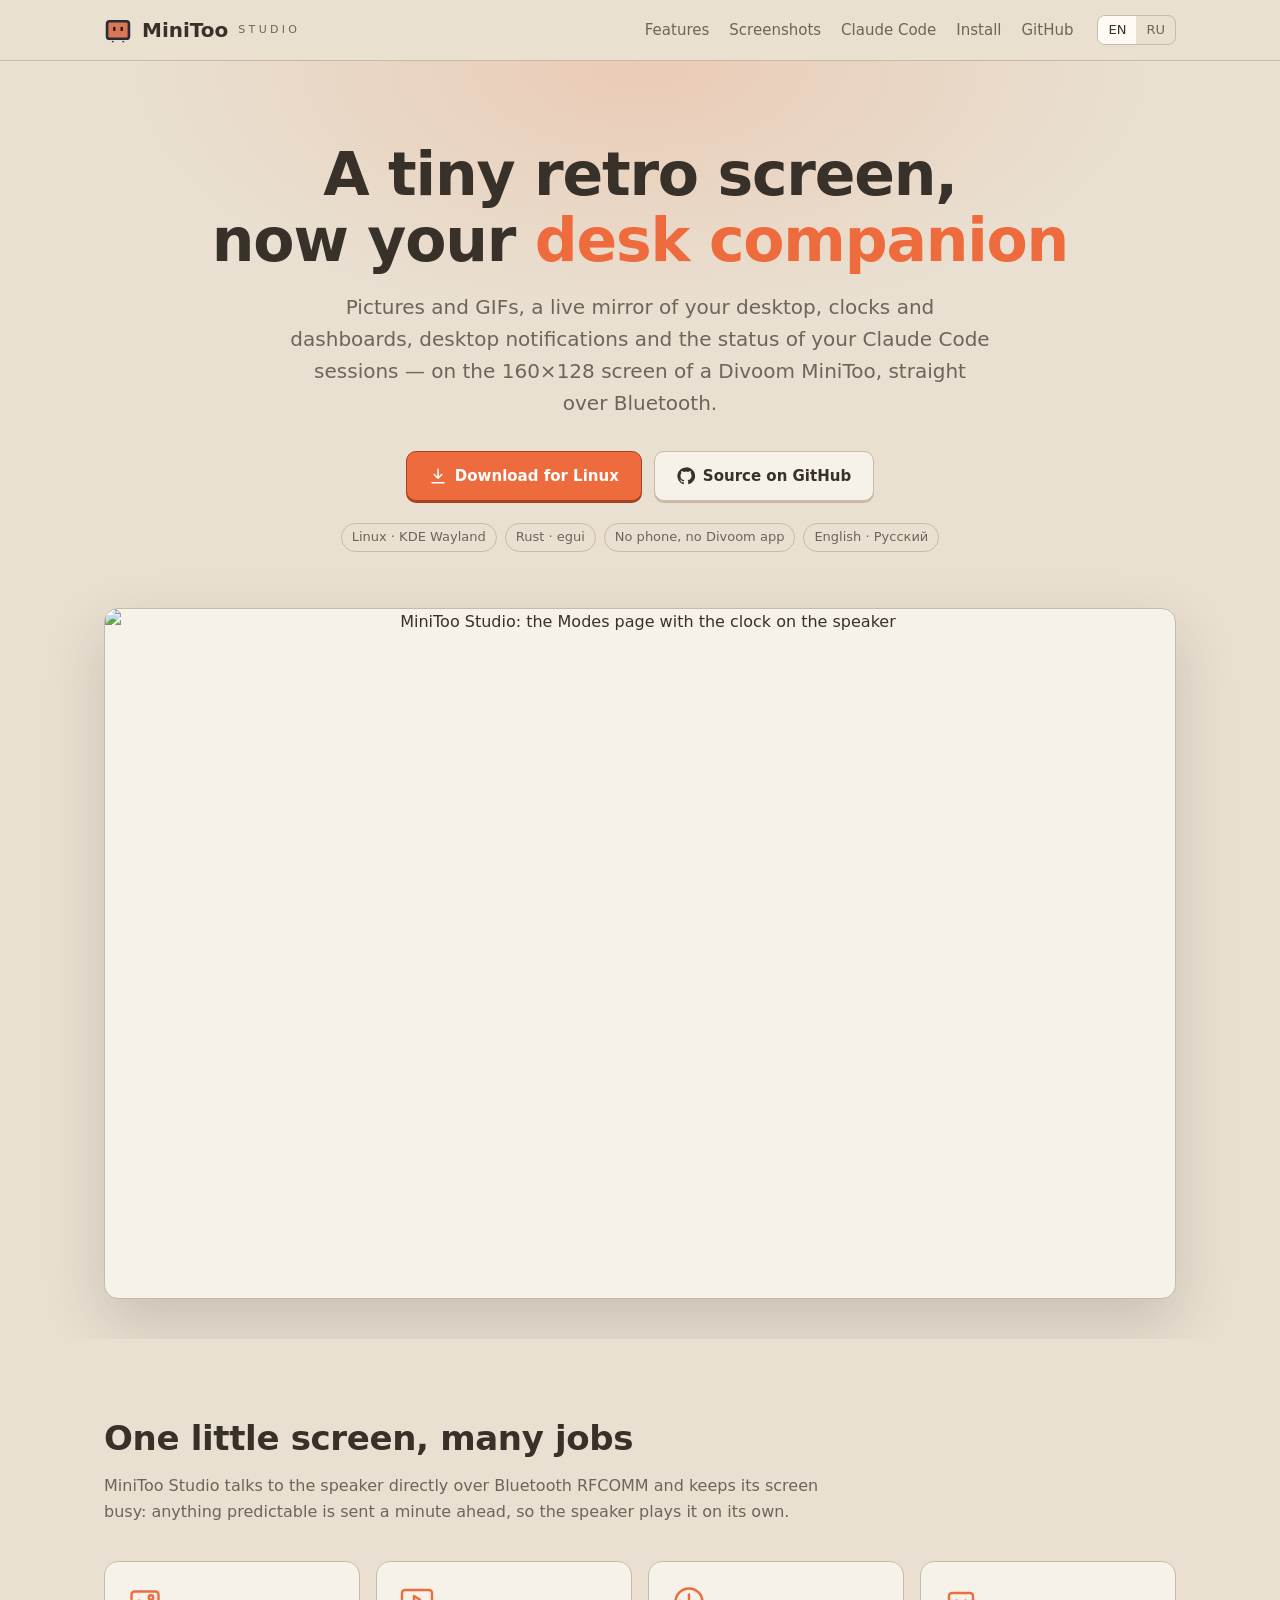
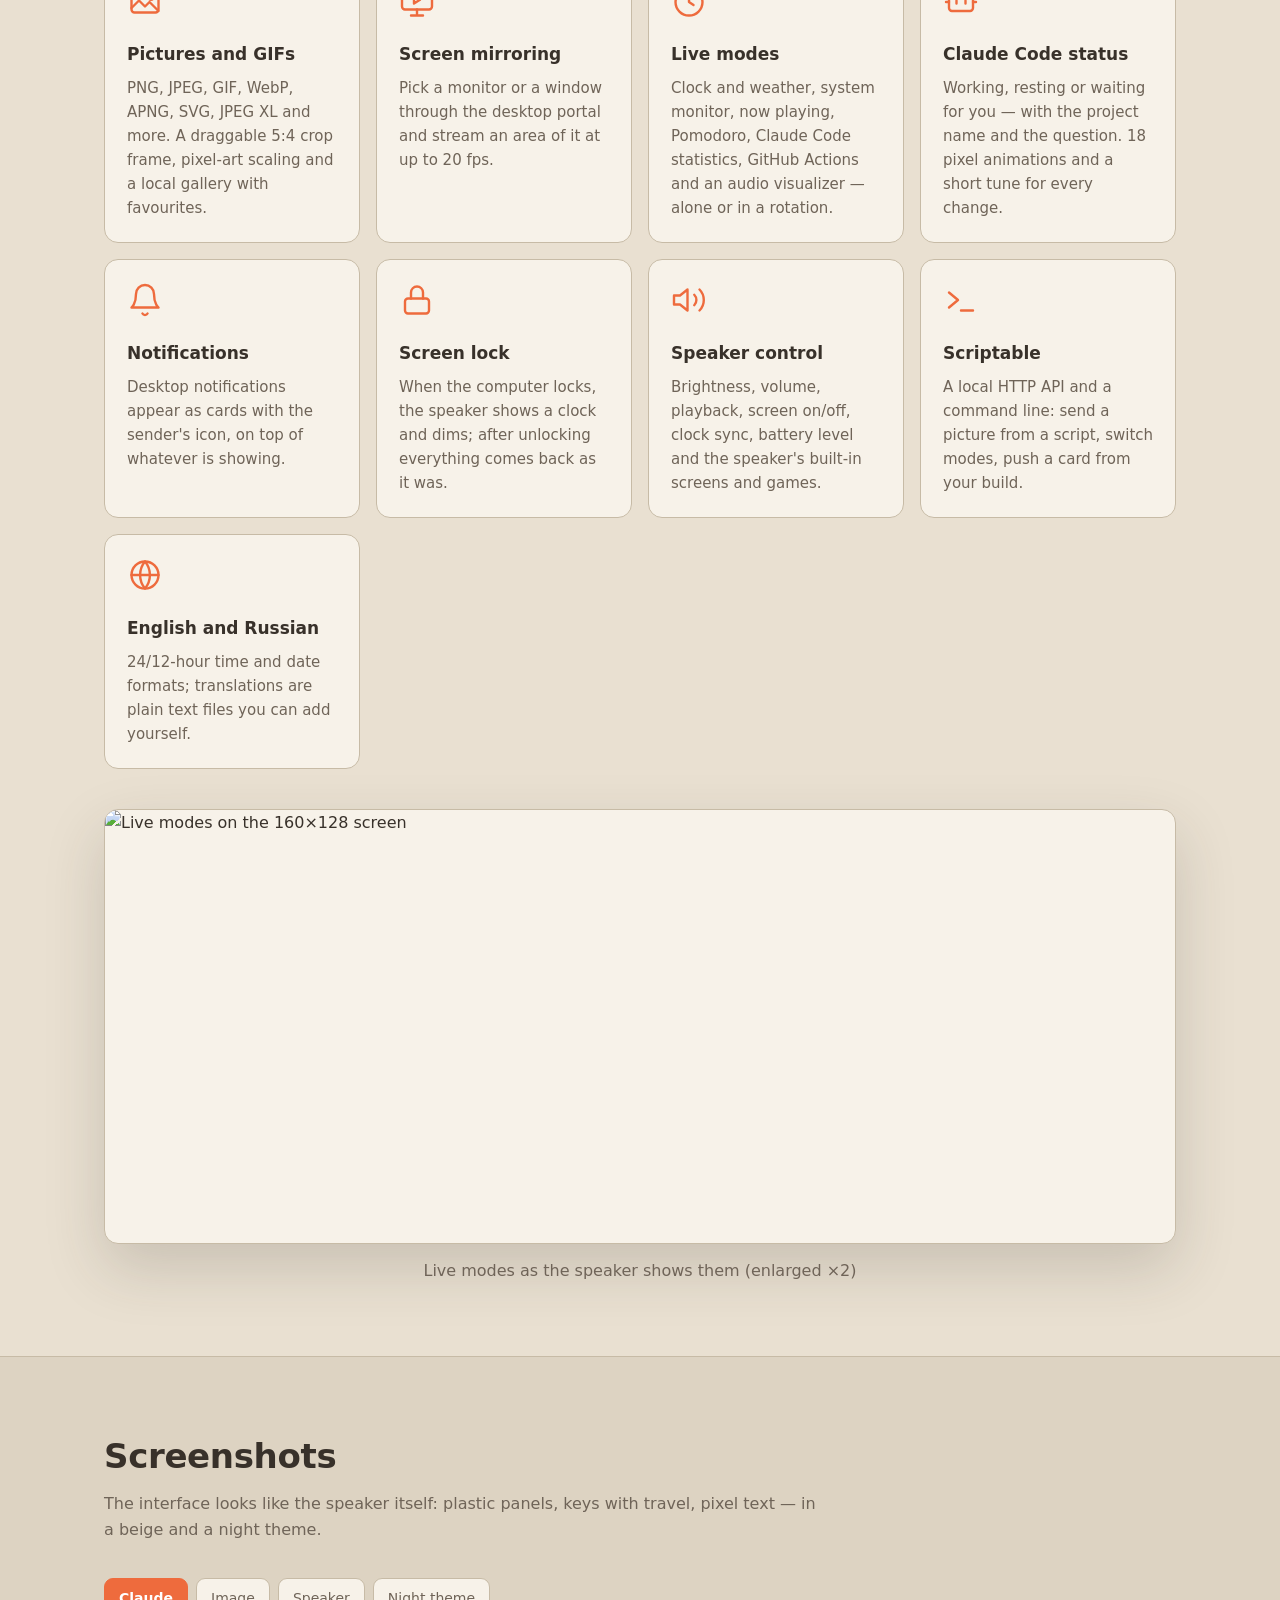
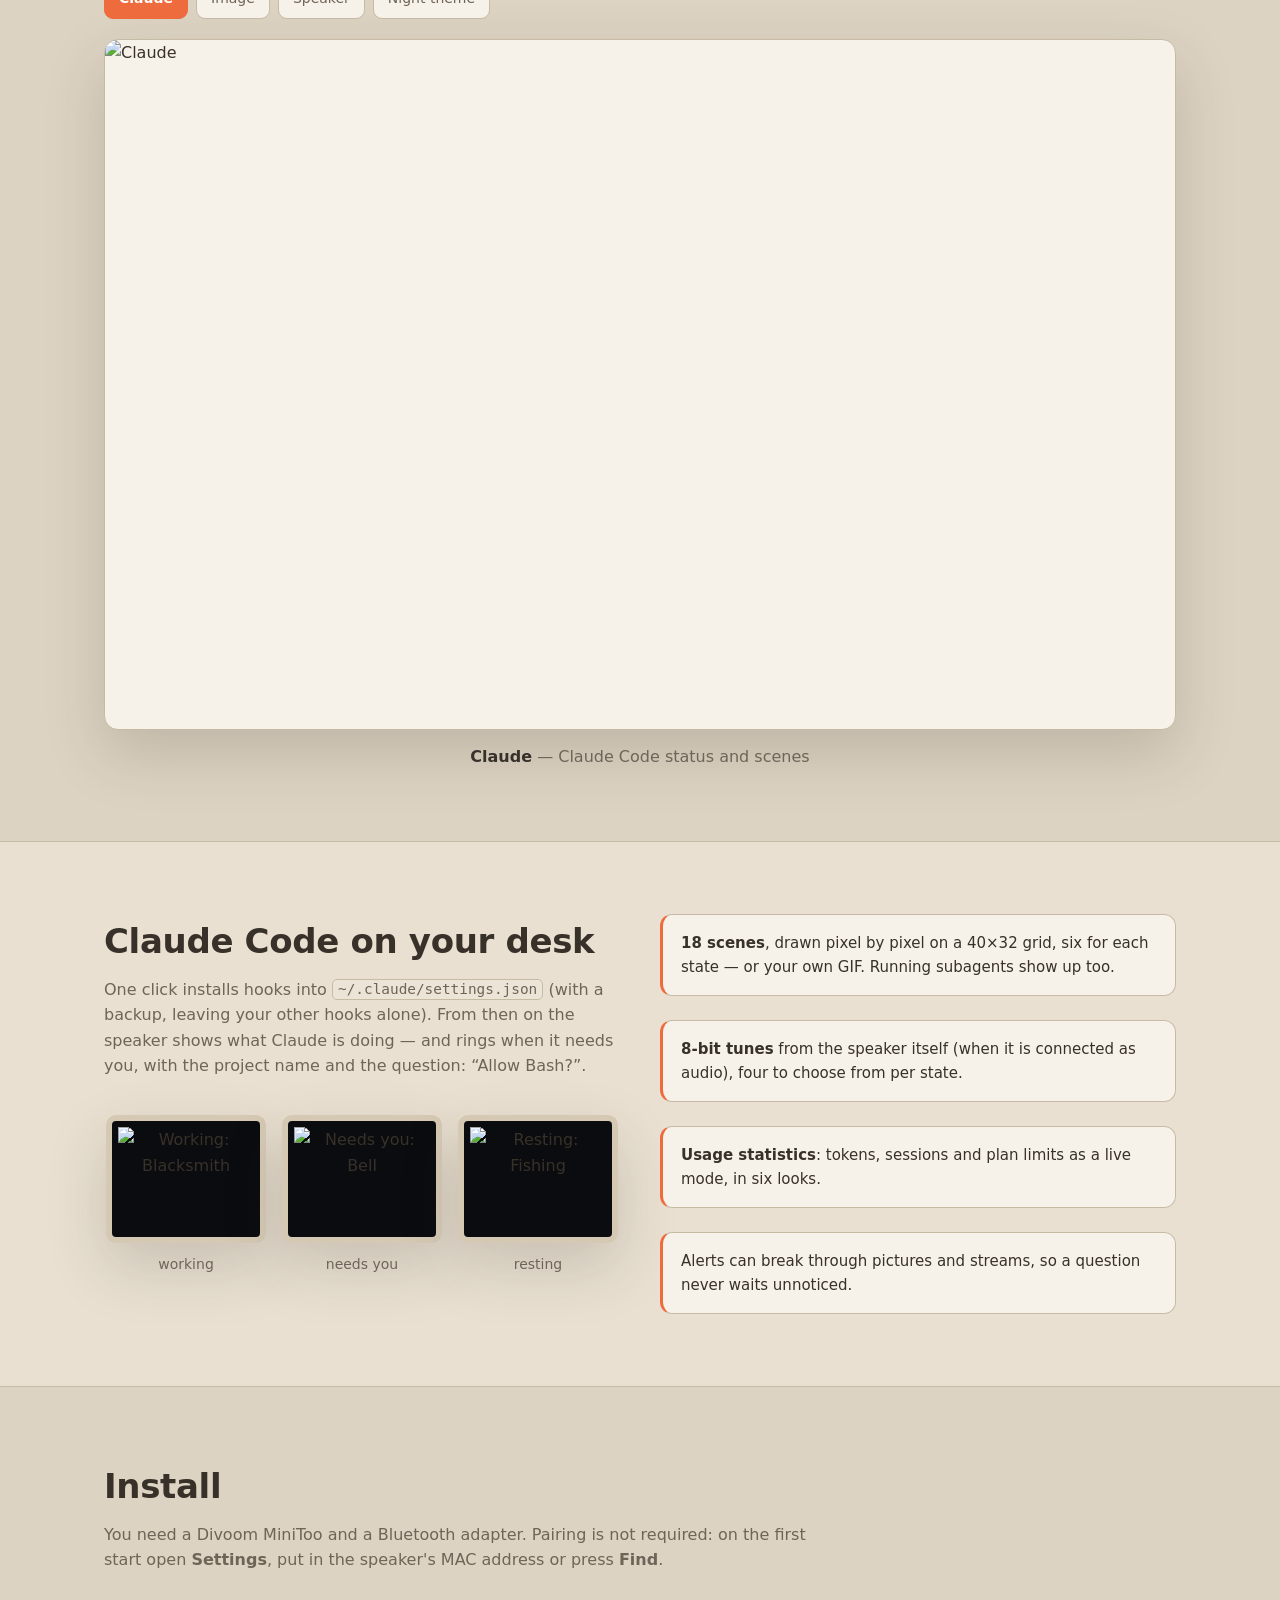
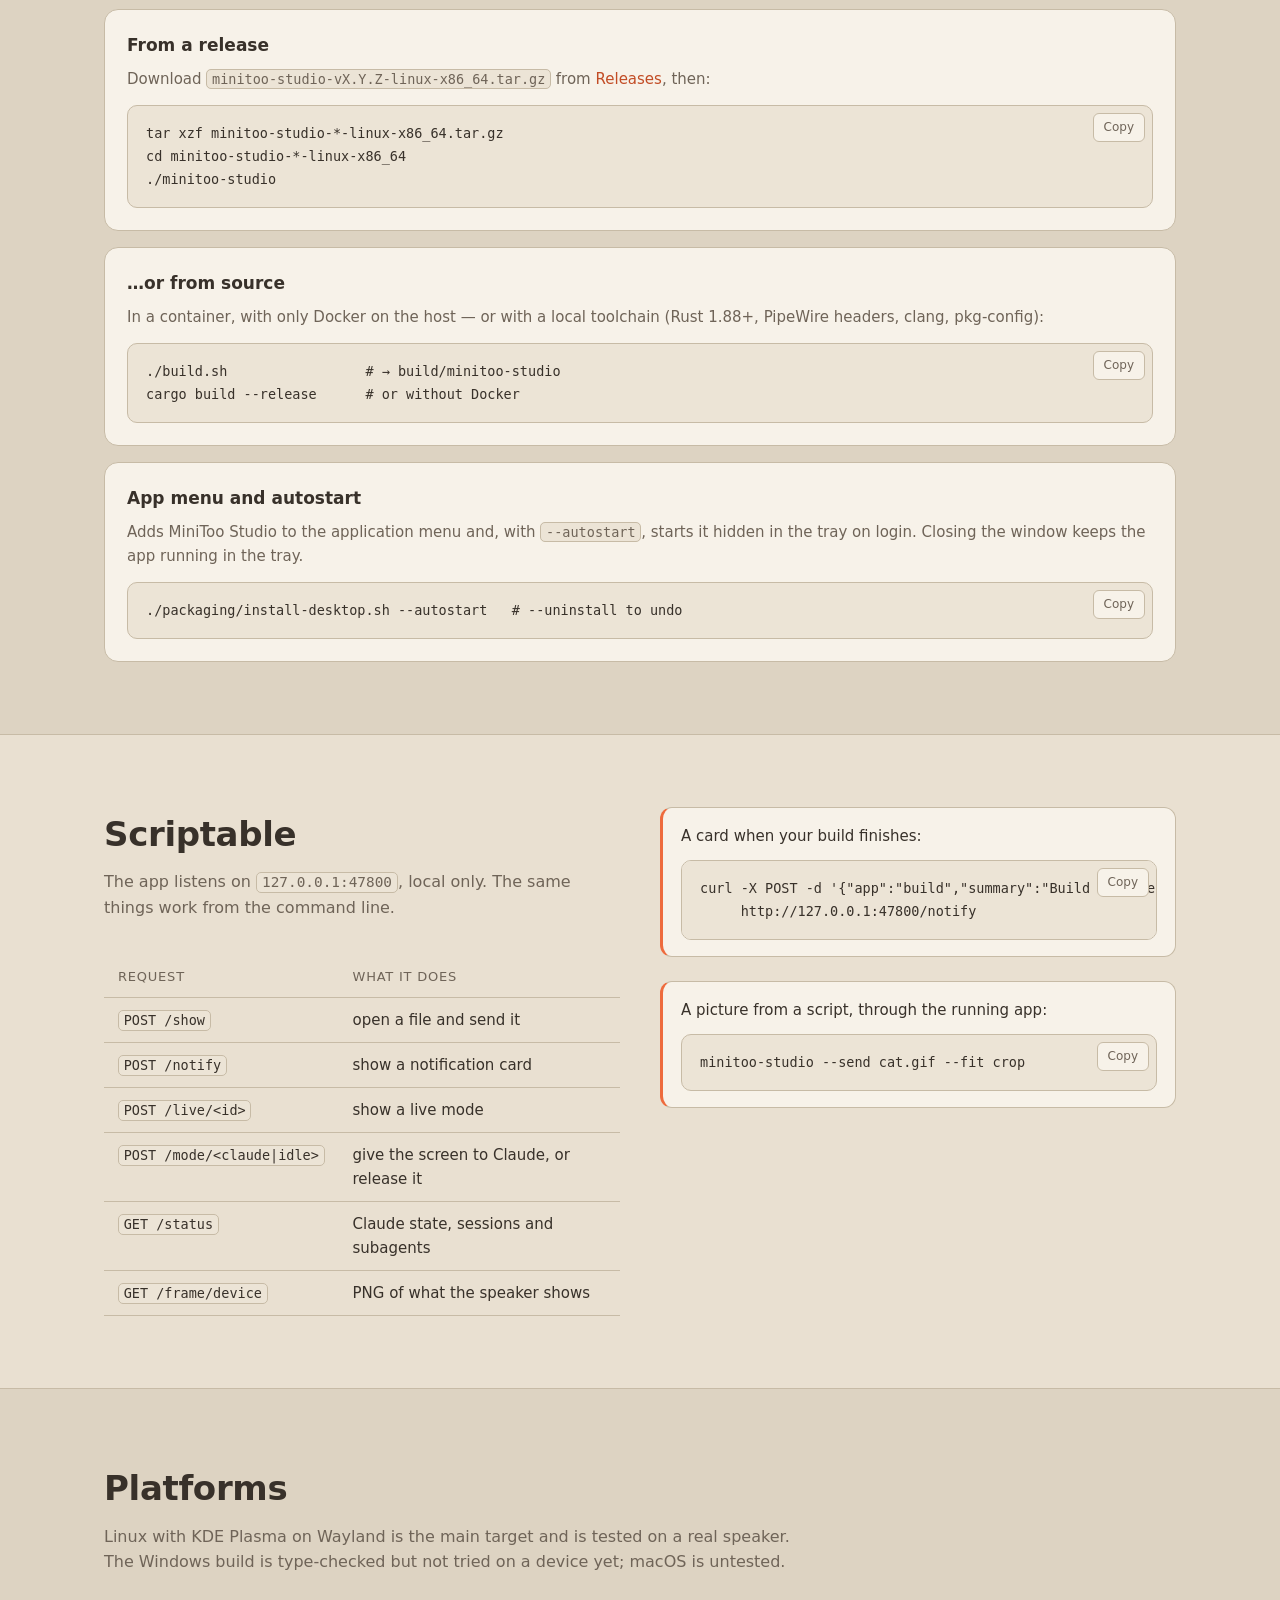
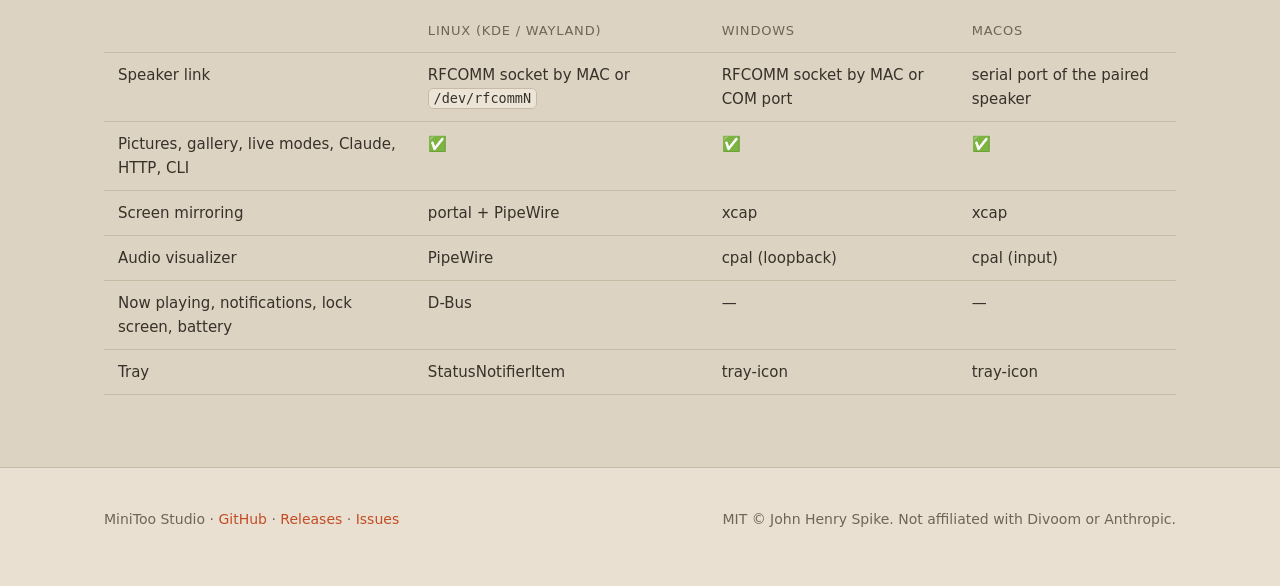
==== site/index.html @ acf1a019 "Project site on GitHub Pages Co-Authored-By: Claude Opus 5.5 <noreply@anthropic.com>" ====
<!doctype html>
<html lang="en">
<head>
<meta charset="utf-8">
<meta name="viewport" content="width=device-width, initial-scale=1">
<title>MiniToo Studio — everything on the screen of a Divoom MiniToo</title>
<meta name="description" content="A desktop app for the Divoom MiniToo speaker: pictures and GIFs, screen mirroring, clocks and dashboards, desktop notifications and the status of your Claude Code sessions — straight over Bluetooth, no phone needed.">
<meta property="og:title" content="MiniToo Studio">
<meta property="og:description" content="Everything on the screen of a Divoom MiniToo speaker.">
<meta property="og:image" content="images/en/modes.png">
<link rel="alternate" hreflang="ru" href="ru/">
<link rel="icon" href="favicon.svg" type="image/svg+xml">
<link rel="stylesheet" href="style.css">
</head>
<body>

<header class="top">
  <div class="wrap">
    <a class="logo" href="./"><img src="favicon.svg" alt="">MiniToo<small>STUDIO</small></a>
    <nav class="nav">
      <a href="#features">Features</a>
      <a href="#screenshots">Screenshots</a>
      <a href="#claude">Claude Code</a>
      <a href="#install">Install</a>
      <a href="https://github.com/JohnHenrySpike/MiniToo-Studio">GitHub</a>
    </nav>
    <div class="lang"><span>EN</span><a href="ru/" hreflang="ru">RU</a></div>
  </div>
</header>

<main>
<div class="hero">
  <div class="wrap">
    <h1>A tiny retro screen,<br>now your <b>desk companion</b></h1>
    <p class="lead">Pictures and GIFs, a live mirror of your desktop, clocks and dashboards, desktop notifications and
      the status of your Claude Code sessions — on the 160×128 screen of a Divoom MiniToo, straight over Bluetooth.</p>
    <div class="actions">
      <a class="btn primary" href="https://github.com/JohnHenrySpike/MiniToo-Studio/releases/latest">
        <svg viewBox="0 0 24 24" fill="none" stroke="currentColor" stroke-width="2" stroke-linecap="round" stroke-linejoin="round"><path d="M12 3v12m0 0-5-5m5 5 5-5M4 21h16"/></svg>
        Download for Linux</a>
      <a class="btn" href="https://github.com/JohnHenrySpike/MiniToo-Studio">
        <svg viewBox="0 0 24 24" fill="currentColor"><path d="M12 .5a11.5 11.5 0 0 0-3.64 22.41c.58.1.79-.25.79-.56v-2c-3.2.7-3.88-1.37-3.88-1.37-.52-1.33-1.28-1.69-1.28-1.69-1.05-.71.08-.7.08-.7 1.16.08 1.77 1.19 1.77 1.19 1.03 1.77 2.7 1.26 3.36.96.1-.75.4-1.26.73-1.55-2.55-.29-5.24-1.28-5.24-5.68 0-1.26.45-2.28 1.19-3.09-.12-.29-.52-1.46.11-3.05 0 0 .97-.31 3.17 1.18a11 11 0 0 1 5.77 0c2.2-1.49 3.17-1.18 3.17-1.18.63 1.59.23 2.76.11 3.05.74.81 1.19 1.83 1.19 3.09 0 4.41-2.7 5.38-5.26 5.67.41.36.78 1.06.78 2.14v3.17c0 .31.21.67.8.56A11.5 11.5 0 0 0 12 .5Z"/></svg>
        Source on GitHub</a>
    </div>
    <div class="badges"><span>Linux · KDE Wayland</span><span>Rust · egui</span><span>No phone, no Divoom app</span><span>English · Русский</span></div>
    <img class="shot" src="images/en/modes.png" width="1180" height="760" alt="MiniToo Studio: the Modes page with the clock on the speaker">
  </div>
</div>

<section id="features">
  <div class="wrap">
    <h2>One little screen, many jobs</h2>
    <p class="sub">MiniToo Studio talks to the speaker directly over Bluetooth RFCOMM and keeps its screen busy:
      anything predictable is sent a minute ahead, so the speaker plays it on its own.</p>
    <div class="grid">
      <div class="card">
        <svg class="ic" viewBox="0 0 24 24" fill="none" stroke="currentColor" stroke-width="1.6" stroke-linecap="round" stroke-linejoin="round"><rect x="3" y="5" width="18" height="14" rx="2"/><path d="m3 16 5-5 4 4 3-3 6 6"/><circle cx="16" cy="9" r="1.5"/></svg>
        <h3>Pictures and GIFs</h3>
        <p>PNG, JPEG, GIF, WebP, APNG, SVG, JPEG XL and more. A draggable 5:4 crop frame, pixel-art scaling and a local gallery with favourites.</p>
      </div>
      <div class="card">
        <svg class="ic" viewBox="0 0 24 24" fill="none" stroke="currentColor" stroke-width="1.6" stroke-linecap="round" stroke-linejoin="round"><rect x="2" y="4" width="20" height="13" rx="2"/><path d="M8 21h8M12 17v4"/><path d="m10 8 4 2.5-4 2.5V8Z"/></svg>
        <h3>Screen mirroring</h3>
        <p>Pick a monitor or a window through the desktop portal and stream an area of it at up to 20 fps.</p>
      </div>
      <div class="card">
        <svg class="ic" viewBox="0 0 24 24" fill="none" stroke="currentColor" stroke-width="1.6" stroke-linecap="round" stroke-linejoin="round"><circle cx="12" cy="12" r="9"/><path d="M12 7v5l3 2"/></svg>
        <h3>Live modes</h3>
        <p>Clock and weather, system monitor, now playing, Pomodoro, Claude Code statistics, GitHub Actions and an audio visualizer — alone or in a rotation.</p>
      </div>
      <div class="card">
        <svg class="ic" viewBox="0 0 24 24" fill="none" stroke="currentColor" stroke-width="1.6" stroke-linecap="round" stroke-linejoin="round"><rect x="4" y="6" width="16" height="12" rx="2"/><path d="M9 11v2M15 11v2M2 12h2M20 12h2"/></svg>
        <h3>Claude Code status</h3>
        <p>Working, resting or waiting for you — with the project name and the question. 18 pixel animations and a short tune for every change.</p>
      </div>
      <div class="card">
        <svg class="ic" viewBox="0 0 24 24" fill="none" stroke="currentColor" stroke-width="1.6" stroke-linecap="round" stroke-linejoin="round"><path d="M6 8a6 6 0 0 1 12 0c0 7 3 9 3 9H3s3-2 3-9"/><path d="M10.3 21a1.94 1.94 0 0 0 3.4 0"/></svg>
        <h3>Notifications</h3>
        <p>Desktop notifications appear as cards with the sender's icon, on top of whatever is showing.</p>
      </div>
      <div class="card">
        <svg class="ic" viewBox="0 0 24 24" fill="none" stroke="currentColor" stroke-width="1.6" stroke-linecap="round" stroke-linejoin="round"><rect x="4" y="11" width="16" height="10" rx="2"/><path d="M8 11V7a4 4 0 0 1 8 0v4"/></svg>
        <h3>Screen lock</h3>
        <p>When the computer locks, the speaker shows a clock and dims; after unlocking everything comes back as it was.</p>
      </div>
      <div class="card">
        <svg class="ic" viewBox="0 0 24 24" fill="none" stroke="currentColor" stroke-width="1.6" stroke-linecap="round" stroke-linejoin="round"><path d="M11 5 6 9H2v6h4l5 4V5Z"/><path d="M15.5 8.5a5 5 0 0 1 0 7M19 5a10 10 0 0 1 0 14"/></svg>
        <h3>Speaker control</h3>
        <p>Brightness, volume, playback, screen on/off, clock sync, battery level and the speaker's built-in screens and games.</p>
      </div>
      <div class="card">
        <svg class="ic" viewBox="0 0 24 24" fill="none" stroke="currentColor" stroke-width="1.6" stroke-linecap="round" stroke-linejoin="round"><path d="m4 17 6-5-6-5M12 19h8"/></svg>
        <h3>Scriptable</h3>
        <p>A local HTTP API and a command line: send a picture from a script, switch modes, push a card from your build.</p>
      </div>
      <div class="card">
        <svg class="ic" viewBox="0 0 24 24" fill="none" stroke="currentColor" stroke-width="1.6" stroke-linecap="round" stroke-linejoin="round"><circle cx="12" cy="12" r="9"/><path d="M3 12h18M12 3a14 14 0 0 1 0 18M12 3a14 14 0 0 0 0 18"/></svg>
        <h3>English and Russian</h3>
        <p>24/12-hour time and date formats; translations are plain text files you can add yourself.</p>
      </div>
    </div>
    <figure class="wide">
      <img class="shot" src="images/en/live-modes.png" width="1344" height="544" alt="Live modes on the 160×128 screen" loading="lazy">
      <figcaption>Live modes as the speaker shows them (enlarged ×2)</figcaption>
    </figure>
  </div>
</section>

<section id="screenshots" class="alt">
  <div class="wrap">
    <h2>Screenshots</h2>
    <p class="sub">The interface looks like the speaker itself: plastic panels, keys with travel, pixel text — in a beige and a night theme.</p>
    <div class="gallery" data-base="images/en/">
      <div class="tabs" role="tablist">
        <button role="tab" aria-selected="true" data-shot="claude" data-caption="<b>Claude</b> — Claude Code status and scenes">Claude</button>
        <button role="tab" aria-selected="false" data-shot="image" data-caption="<b>Image</b> — pictures, crop frame and gallery">Image</button>
        <button role="tab" aria-selected="false" data-shot="speaker" data-caption="<b>Speaker</b> — battery, sound, lock screen, built-in screens">Speaker</button>
        <button role="tab" aria-selected="false" data-shot="modes-dark" data-caption="<b>Night theme</b> — the Modes page after dark">Night theme</button>
      </div>
      <figure>
        <img class="shot" src="images/en/claude.png" width="1180" height="760" alt="Claude" loading="lazy">
        <figcaption><b>Claude</b> — Claude Code status and scenes</figcaption>
      </figure>
    </div>
  </div>
</section>

<section id="claude">
  <div class="wrap split">
    <div>
      <h2>Claude Code on your desk</h2>
      <p class="sub">One click installs hooks into <code>~/.claude/settings.json</code> (with a backup, leaving your other
        hooks alone). From then on the speaker shows what Claude is doing — and rings when it needs you,
        with the project name and the question: “Allow Bash?”.</p>
      <div class="screens">
        <figure><img class="lcd" src="images/scenes/working-hammer.gif" width="320" height="256" alt="Working: Blacksmith" loading="lazy"><figcaption>working</figcaption></figure>
        <figure><img class="lcd" src="images/scenes/alerting-bell.gif" width="320" height="256" alt="Needs you: Bell" loading="lazy"><figcaption>needs you</figcaption></figure>
        <figure><img class="lcd" src="images/scenes/chilling-fishing.gif" width="320" height="256" alt="Resting: Fishing" loading="lazy"><figcaption>resting</figcaption></figure>
      </div>
    </div>
    <div>
      <div class="note">
        <p><b>18 scenes</b>, drawn pixel by pixel on a 40×32 grid, six for each state — or your own GIF.
          Running subagents show up too.</p>
      </div>
      <div class="note">
        <p><b>8-bit tunes</b> from the speaker itself (when it is connected as audio), four to choose from per state.</p>
      </div>
      <div class="note">
        <p><b>Usage statistics</b>: tokens, sessions and plan limits as a live mode, in six looks.</p>
      </div>
      <div class="note">
        <p>Alerts can break through pictures and streams, so a question never waits unnoticed.</p>
      </div>
    </div>
  </div>
</section>

<section id="install" class="alt">
  <div class="wrap">
    <h2>Install</h2>
    <p class="sub">You need a Divoom MiniToo and a Bluetooth adapter. Pairing is not required: on the first start open
      <b>Settings</b>, put in the speaker's MAC address or press <b>Find</b>.</p>
    <div class="steps">
      <div class="card">
        <h3>From a release</h3>
        <p>Download <code>minitoo-studio-vX.Y.Z-linux-x86_64.tar.gz</code> from
          <a href="https://github.com/JohnHenrySpike/MiniToo-Studio/releases/latest">Releases</a>, then:</p>
        <div class="code"><pre>tar xzf minitoo-studio-*-linux-x86_64.tar.gz
cd minitoo-studio-*-linux-x86_64
./minitoo-studio</pre></div>
      </div>
      <div class="card">
        <h3>…or from source</h3>
        <p>In a container, with only Docker on the host — or with a local toolchain (Rust 1.88+, PipeWire headers, clang, pkg-config):</p>
        <div class="code"><pre>./build.sh                 # → build/minitoo-studio
cargo build --release      # or without Docker</pre></div>
      </div>
      <div class="card">
        <h3>App menu and autostart</h3>
        <p>Adds MiniToo Studio to the application menu and, with <code>--autostart</code>, starts it hidden in the tray on login.
          Closing the window keeps the app running in the tray.</p>
        <div class="code"><pre>./packaging/install-desktop.sh --autostart   # --uninstall to undo</pre></div>
      </div>
    </div>
  </div>
</section>

<section id="api">
  <div class="wrap split">
    <div>
      <h2>Scriptable</h2>
      <p class="sub">The app listens on <code>127.0.0.1:47800</code>, local only. The same things work from the command line.</p>
      <div class="scroll">
        <table>
          <thead><tr><th>Request</th><th>What it does</th></tr></thead>
          <tbody>
            <tr><td><code>POST /show</code></td><td>open a file and send it</td></tr>
            <tr><td><code>POST /notify</code></td><td>show a notification card</td></tr>
            <tr><td><code>POST /live/&lt;id&gt;</code></td><td>show a live mode</td></tr>
            <tr><td><code>POST /mode/&lt;claude|idle&gt;</code></td><td>give the screen to Claude, or release it</td></tr>
            <tr><td><code>GET /status</code></td><td>Claude state, sessions and subagents</td></tr>
            <tr><td><code>GET /frame/device</code></td><td>PNG of what the speaker shows</td></tr>
          </tbody>
        </table>
      </div>
    </div>
    <div>
      <div class="note">
        <p>A card when your build finishes:</p>
        <div class="code"><pre>curl -X POST -d '{"app":"build","summary":"Build finished","body":"0 errors"}' \
     http://127.0.0.1:47800/notify</pre></div>
      </div>
      <div class="note">
        <p>A picture from a script, through the running app:</p>
        <div class="code"><pre>minitoo-studio --send cat.gif --fit crop</pre></div>
      </div>
    </div>
  </div>
</section>

<section id="platforms" class="alt">
  <div class="wrap">
    <h2>Platforms</h2>
    <p class="sub">Linux with KDE Plasma on Wayland is the main target and is tested on a real speaker. The Windows build is
      type-checked but not tried on a device yet; macOS is untested.</p>
    <div class="scroll">
      <table>
        <thead><tr><th></th><th>Linux (KDE / Wayland)</th><th>Windows</th><th>macOS</th></tr></thead>
        <tbody>
          <tr><td>Speaker link</td><td>RFCOMM socket by MAC or <code>/dev/rfcommN</code></td><td>RFCOMM socket by MAC or COM port</td><td>serial port of the paired speaker</td></tr>
          <tr><td>Pictures, gallery, live modes, Claude, HTTP, CLI</td><td>✅</td><td>✅</td><td>✅</td></tr>
          <tr><td>Screen mirroring</td><td>portal + PipeWire</td><td>xcap</td><td>xcap</td></tr>
          <tr><td>Audio visualizer</td><td>PipeWire</td><td>cpal (loopback)</td><td>cpal (input)</td></tr>
          <tr><td>Now playing, notifications, lock screen, battery</td><td>D-Bus</td><td>—</td><td>—</td></tr>
          <tr><td>Tray</td><td>StatusNotifierItem</td><td>tray-icon</td><td>tray-icon</td></tr>
        </tbody>
      </table>
    </div>
  </div>
</section>
</main>

<footer>
  <div class="wrap">
    <div>MiniToo Studio · <a href="https://github.com/JohnHenrySpike/MiniToo-Studio">GitHub</a> ·
      <a href="https://github.com/JohnHenrySpike/MiniToo-Studio/releases">Releases</a> ·
      <a href="https://github.com/JohnHenrySpike/MiniToo-Studio/issues">Issues</a></div>
    <div>MIT © John Henry Spike. Not affiliated with Divoom or Anthropic.</div>
  </div>
</footer>

<script src="script.js"></script>
</body>
</html>
---- site/style.css ----
/* The palette follows src/ui/theme.rs: beige plastic by day, warm graphite at night, orange accent. */
:root {
  --bg: #e9e0d1;
  --bg-2: #ddd3c2;
  --card: #f7f2e9;
  --card-hi: #fffbf4;
  --border: #c7bba6;
  --text: #38312a;
  --dim: #6f6458;
  --accent: #ee6b3d;
  --link: #c24c25;
  --on-accent: #ffffff;
  --well: #ece4d6;
  --bezel: #d5c9b4;
  --screen: #0b0c0f;
  --glow: rgba(238, 107, 61, 0.18);
  --shadow: 0 24px 60px rgba(56, 49, 42, 0.18);
  color-scheme: light;
}

@media (prefers-color-scheme: dark) {
  :root:not([data-theme="light"]) {
    --bg: #1b1916;
    --bg-2: #211e1b;
    --card: #2a2622;
    --card-hi: #36312b;
    --border: #3e3832;
    --text: #ece4d6;
    --dim: #a1968a;
    --accent: #ee6b3d;
    --link: #ff8b5e;
    --on-accent: #ffffff;
    --well: #211e1b;
    --bezel: #3b3631;
    --screen: #0b0c0f;
    --glow: rgba(238, 107, 61, 0.14);
    --shadow: 0 24px 60px rgba(0, 0, 0, 0.5);
    color-scheme: dark;
  }
}

* { box-sizing: border-box; }

html { scroll-behavior: smooth; }

body {
  margin: 0;
  background: var(--bg);
  color: var(--text);
  font: 16px/1.6 system-ui, -apple-system, "Segoe UI", "Noto Sans", Ubuntu, Cantarell, sans-serif;
  -webkit-font-smoothing: antialiased;
}

a { color: var(--link); text-decoration: none; }
a:hover { text-decoration: underline; }

code, pre { font-family: ui-monospace, "JetBrains Mono", "Fira Code", "DejaVu Sans Mono", monospace; }
code { font-size: 0.9em; padding: 0.1em 0.35em; border-radius: 5px; background: var(--well); border: 1px solid var(--border); }

.wrap { max-width: 1120px; margin: 0 auto; padding: 0 24px; }

/* Header */
.top {
  position: sticky; top: 0; z-index: 10;
  background: color-mix(in srgb, var(--bg) 85%, transparent);
  backdrop-filter: blur(12px);
  border-bottom: 1px solid var(--border);
}
.top .wrap { display: flex; align-items: center; gap: 24px; height: 60px; }
.logo { display: flex; align-items: center; gap: 10px; color: var(--text); font-size: 20px; font-weight: 600; white-space: nowrap; }
.logo img { width: 28px; height: 28px; }
.logo small { font-size: 11px; font-weight: 400; letter-spacing: 0.3em; color: var(--dim); }
.logo:hover { text-decoration: none; }
.nav { display: flex; gap: 20px; margin-left: auto; }
.nav a { color: var(--dim); font-size: 15px; }
.nav a:hover { color: var(--text); text-decoration: none; }
.lang { display: flex; border: 1px solid var(--border); border-radius: 8px; overflow: hidden; font-size: 13px; }
.lang a, .lang span { padding: 4px 10px; color: var(--dim); }
.lang span { background: var(--card-hi); color: var(--text); }
.lang a:hover { color: var(--text); text-decoration: none; }

/* Hero */
.hero { position: relative; padding: 80px 0 40px; text-align: center; overflow: hidden; }
.hero::before {
  content: ""; position: absolute; inset: -20% 10% auto; height: 520px; z-index: -1;
  background: radial-gradient(closest-side, var(--glow), transparent);
}
.hero h1 { margin: 0; font-size: clamp(36px, 6vw, 60px); font-weight: 600; line-height: 1.1; letter-spacing: -0.02em; }
.hero h1 b { color: var(--accent); font-weight: 600; }
.hero .lead { max-width: 700px; margin: 18px auto 0; font-size: clamp(17px, 2.2vw, 20px); color: var(--dim); }
.actions { display: flex; flex-wrap: wrap; gap: 12px; justify-content: center; margin-top: 32px; }
.btn {
  display: inline-flex; align-items: center; gap: 8px; padding: 12px 22px; border-radius: 10px;
  font-weight: 600; font-size: 15px; border: 1px solid var(--border); color: var(--text); background: var(--card);
  box-shadow: 0 2px 0 var(--border);
  transition: border-color .15s, background .15s, transform .15s, box-shadow .15s;
}
.btn:hover { text-decoration: none; border-color: var(--accent); transform: translateY(-1px); }
.btn:active { transform: translateY(1px); box-shadow: 0 0 0 var(--border); }
.btn.primary { background: var(--accent); border-color: #a84322; color: var(--on-accent); box-shadow: 0 2px 0 #a84322; }
.btn svg { width: 18px; height: 18px; }
.badges { display: flex; flex-wrap: wrap; gap: 8px; justify-content: center; margin-top: 22px; color: var(--dim); font-size: 13px; }
.badges span { padding: 3px 10px; border: 1px solid var(--border); border-radius: 999px; }
.shot {
  display: block; width: 100%; height: auto; border-radius: 14px; border: 1px solid var(--border);
  box-shadow: var(--shadow); background: var(--card);
}
.hero .shot { margin-top: 56px; }

/* The speaker's screen: a dark LCD in a plastic bezel, pixels kept sharp. */
.screens { display: flex; flex-wrap: wrap; gap: 20px; justify-content: center; }
.screens figure { margin: 0; text-align: center; }
.screens figcaption { margin-top: 10px; color: var(--dim); font-size: 14px; }
.lcd {
  display: block; width: 240px; max-width: 100%; height: auto; aspect-ratio: 5 / 4;
  padding: 10px; border-radius: 14px; background: var(--screen);
  border: 8px solid var(--bezel); box-shadow: var(--shadow);
  image-rendering: pixelated;
}
.wide { margin: 40px 0 0; }
.wide img { image-rendering: pixelated; }
.wide figcaption { margin-top: 14px; text-align: center; color: var(--dim); }

/* Sections */
section { padding: 72px 0; scroll-margin-top: 60px; }
section + section { border-top: 1px solid var(--border); }
section.alt { background: var(--bg-2); }
h2 { margin: 0 0 8px; font-size: clamp(26px, 4vw, 34px); font-weight: 600; letter-spacing: -0.01em; }
.sub { margin: 0 0 36px; color: var(--dim); max-width: 720px; }
h3 { margin: 0 0 8px; font-size: 17px; font-weight: 600; }

.grid { display: grid; gap: 16px; grid-template-columns: repeat(auto-fill, minmax(250px, 1fr)); }
.card { padding: 22px; background: var(--card); border: 1px solid var(--border); border-radius: 14px; }
.card p { margin: 0; color: var(--dim); font-size: 15px; }
.card .ic { width: 36px; height: 36px; margin-bottom: 14px; color: var(--accent); }

/* Gallery */
.tabs { display: flex; flex-wrap: wrap; gap: 8px; margin-bottom: 20px; }
.tabs button {
  padding: 8px 14px; border-radius: 9px; border: 1px solid var(--border); background: var(--card);
  color: var(--dim); font: inherit; font-size: 14px; cursor: pointer;
}
.tabs button:hover { color: var(--text); }
.tabs button[aria-selected="true"] { background: var(--accent); border-color: var(--accent); color: var(--on-accent); font-weight: 600; }
.gallery figure { margin: 0; }
.gallery figcaption { margin-top: 14px; text-align: center; color: var(--dim); }
.gallery figcaption b { color: var(--text); }

/* Split sections, tables, notes */
.split { display: grid; gap: 40px; grid-template-columns: 1fr 1fr; align-items: start; }
table { width: 100%; border-collapse: collapse; font-size: 15px; }
th, td { padding: 10px 14px; text-align: left; border-bottom: 1px solid var(--border); vertical-align: top; }
th { color: var(--dim); font-weight: 500; font-size: 13px; text-transform: uppercase; letter-spacing: 0.06em; }
td code { white-space: nowrap; }
.scroll { overflow-x: auto; }
.note {
  margin-top: 24px; padding: 16px 18px; border-radius: 12px; font-size: 15px;
  background: var(--card); border: 1px solid var(--border); border-left: 3px solid var(--accent);
}
.note:first-child { margin-top: 0; }
.note p { margin: 0 0 10px; }
.note p:last-child { margin-bottom: 0; }
.split .screens { display: grid; grid-template-columns: repeat(3, minmax(0, 160px)); gap: 16px; margin-top: 8px; }
.split .lcd { width: 100%; padding: 6px; border-width: 6px; border-radius: 10px; }

/* Code */
.code { position: relative; margin: 12px 0 0; }
.code pre {
  margin: 0; padding: 16px 18px; padding-right: 64px; overflow-x: auto; border-radius: 10px;
  background: var(--well); border: 1px solid var(--border); font-size: 13.5px; line-height: 1.7;
}
.code button {
  position: absolute; top: 8px; right: 8px; padding: 4px 10px; border-radius: 6px;
  border: 1px solid var(--border); background: var(--card); color: var(--dim); font: inherit; font-size: 12px; cursor: pointer;
}
.code button:hover { color: var(--text); border-color: var(--accent); }
.steps { display: grid; gap: 16px; }
.steps .card, .split > div { min-width: 0; }
.steps .card p + .code { margin-top: 14px; }
.steps .card p { margin-bottom: 0; }

/* Footer */
footer { padding: 40px 0 56px; border-top: 1px solid var(--border); color: var(--dim); font-size: 14px; }
footer .wrap { display: flex; flex-wrap: wrap; gap: 12px 32px; justify-content: space-between; }

@media (max-width: 860px) {
  .nav { display: none; }
  .lang { margin-left: auto; }
  .split { grid-template-columns: 1fr; }
  section { padding: 56px 0; }
  .hero { padding-top: 56px; }
}

@media (max-width: 480px) {
  .wrap { padding: 0 16px; }
  .logo small { display: none; }
  .split .screens { gap: 10px; }
  .split .lcd { padding: 4px; border-width: 4px; }
}
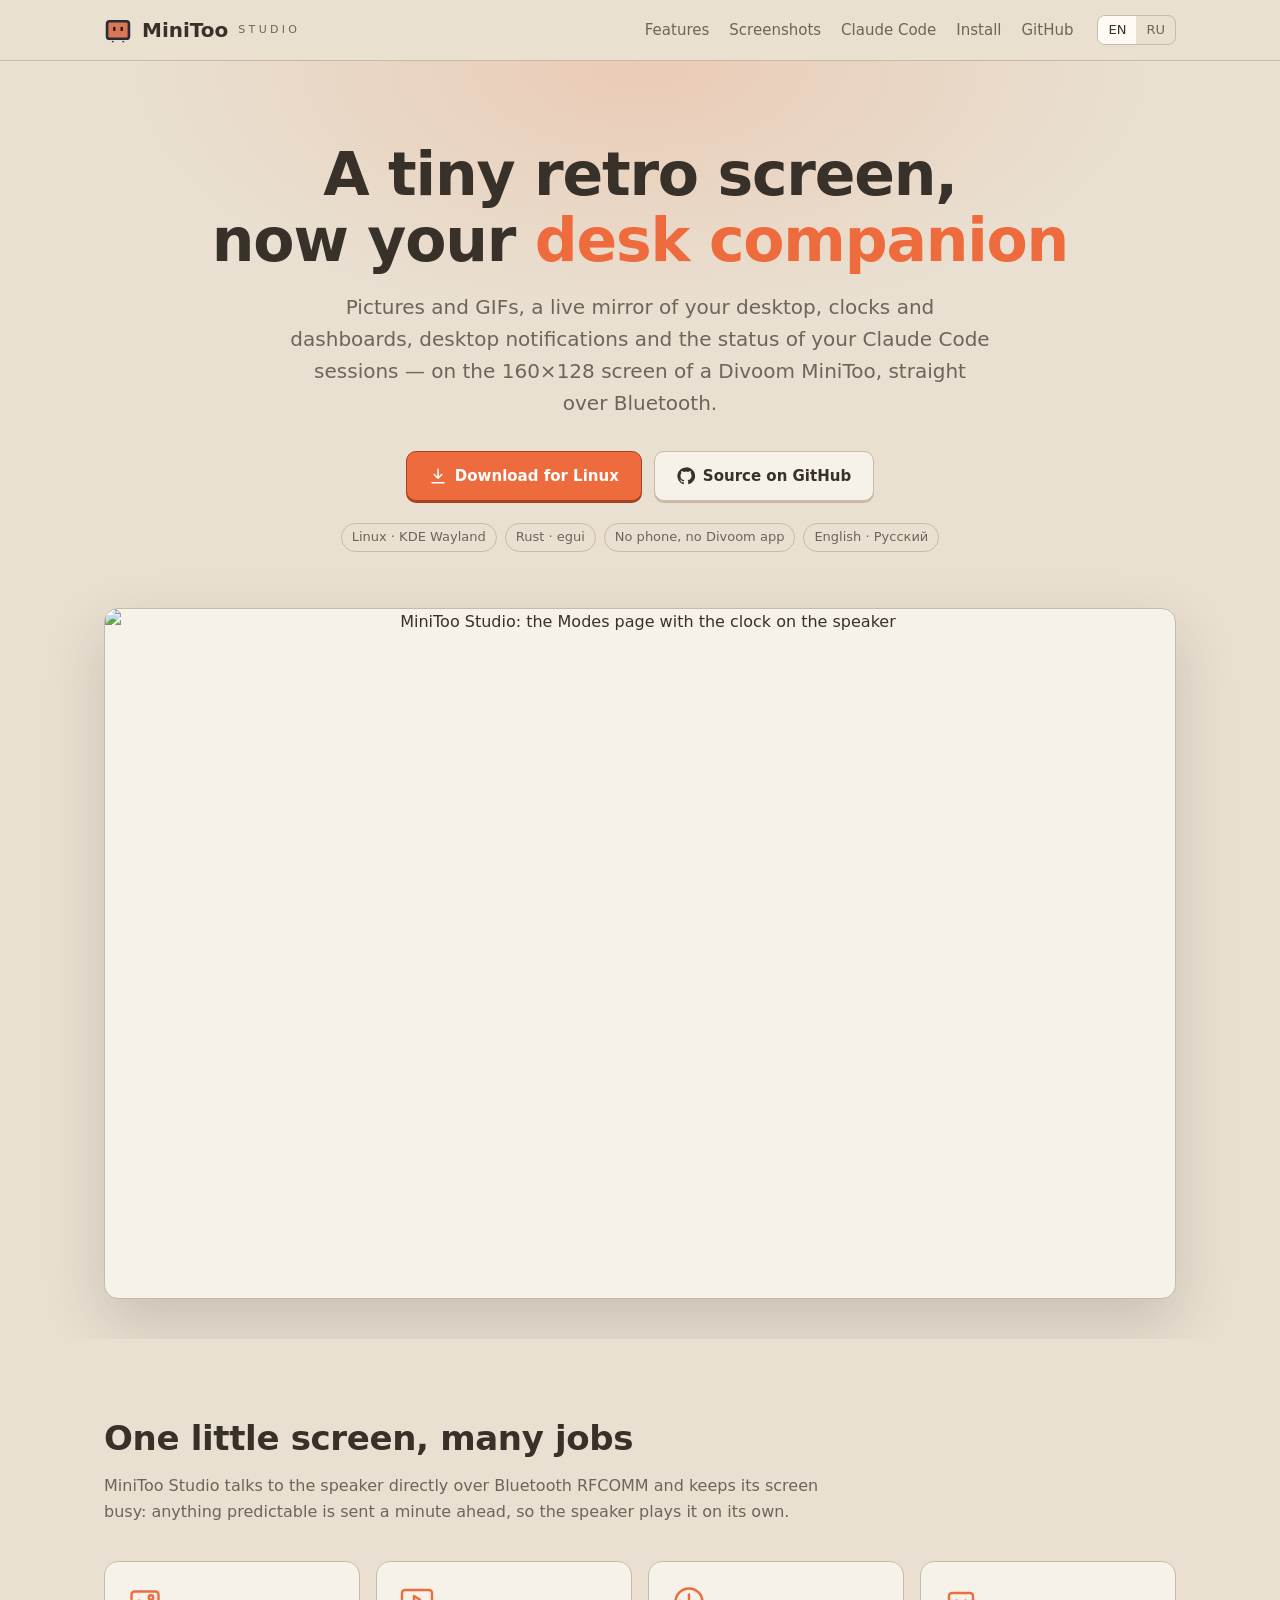
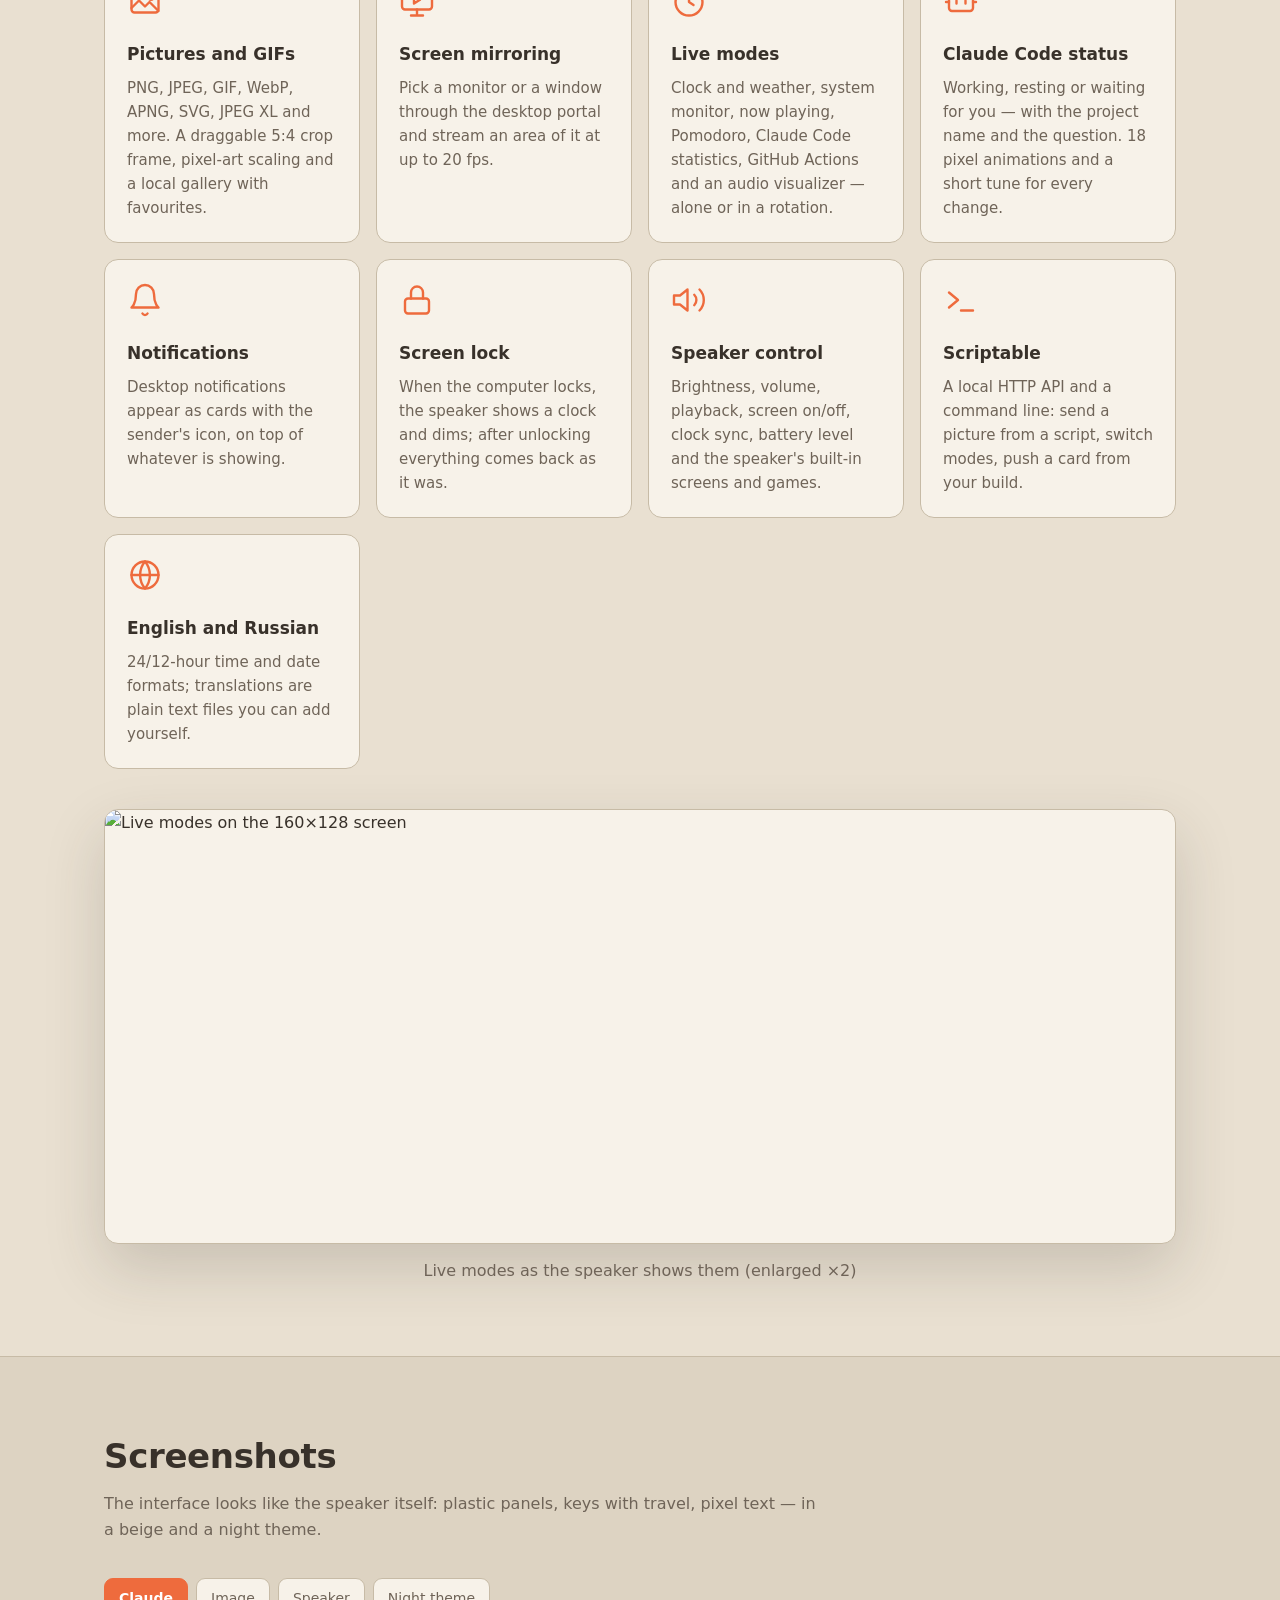
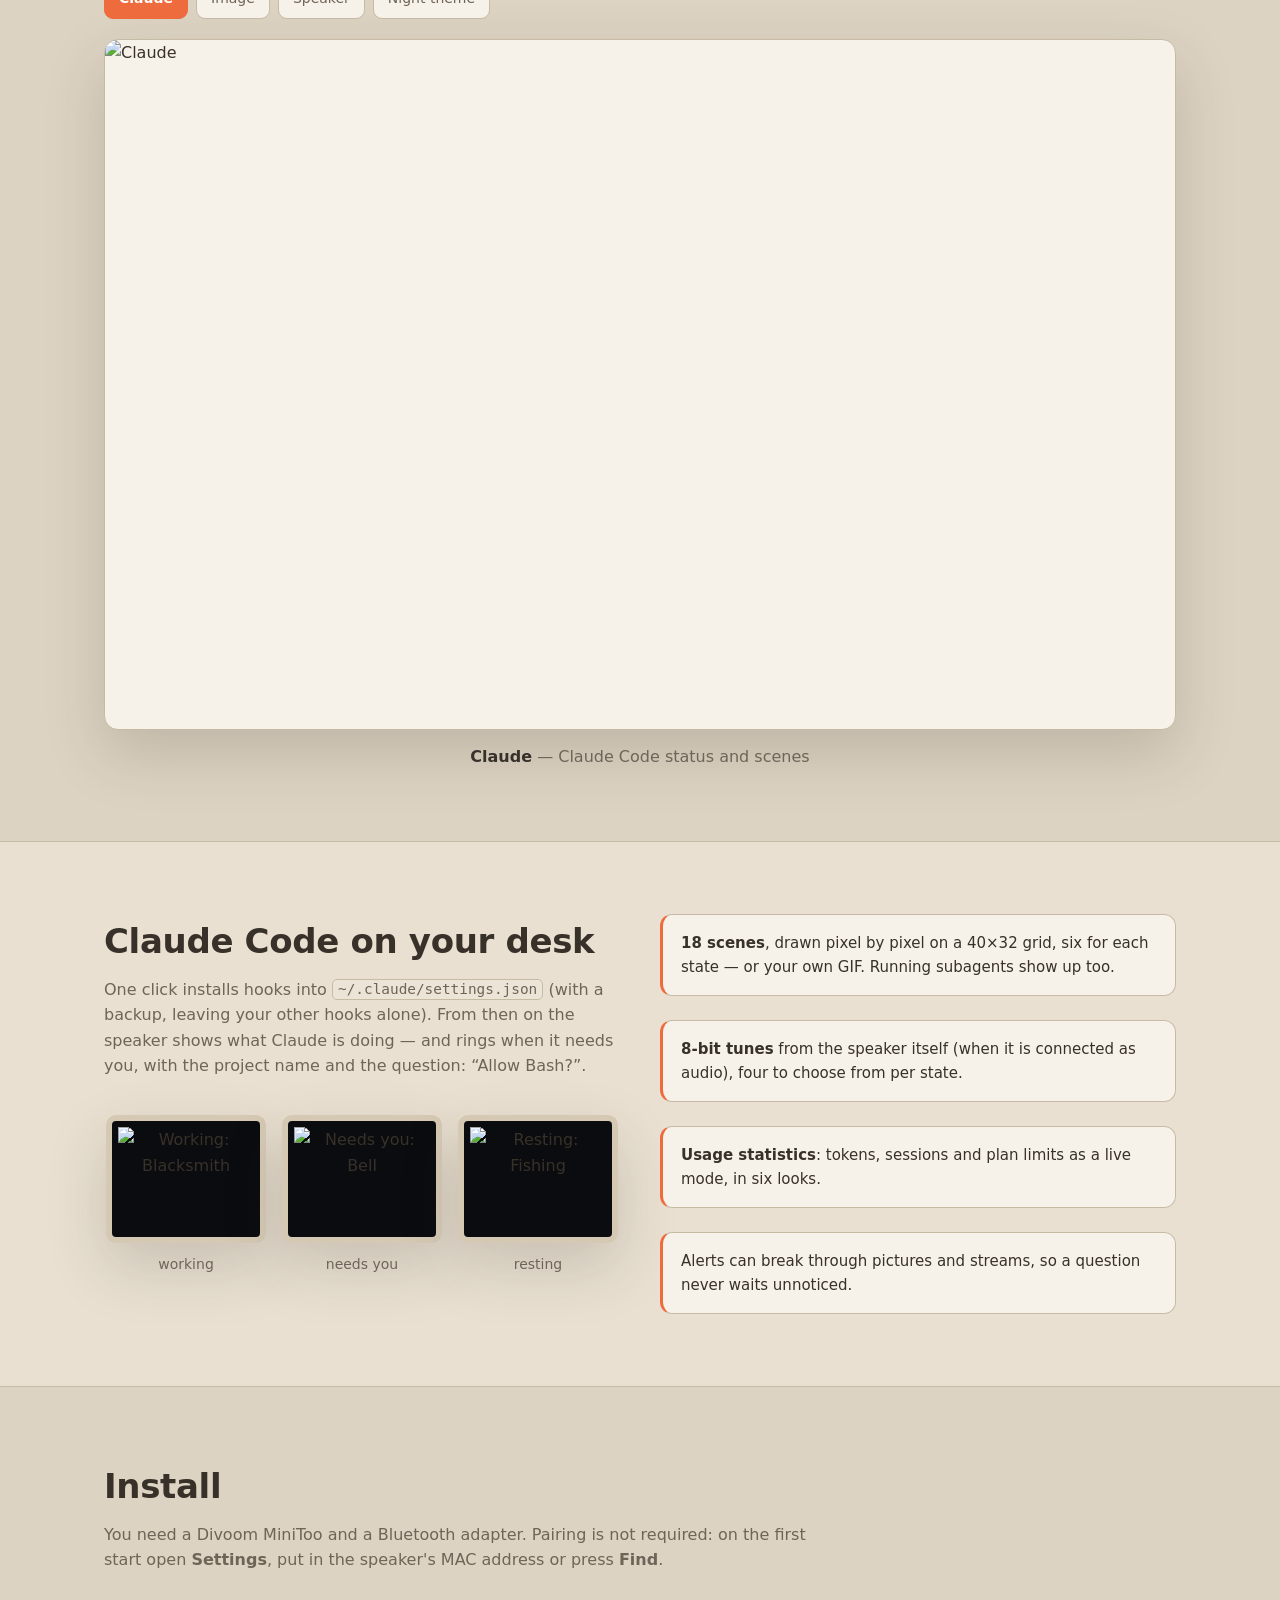
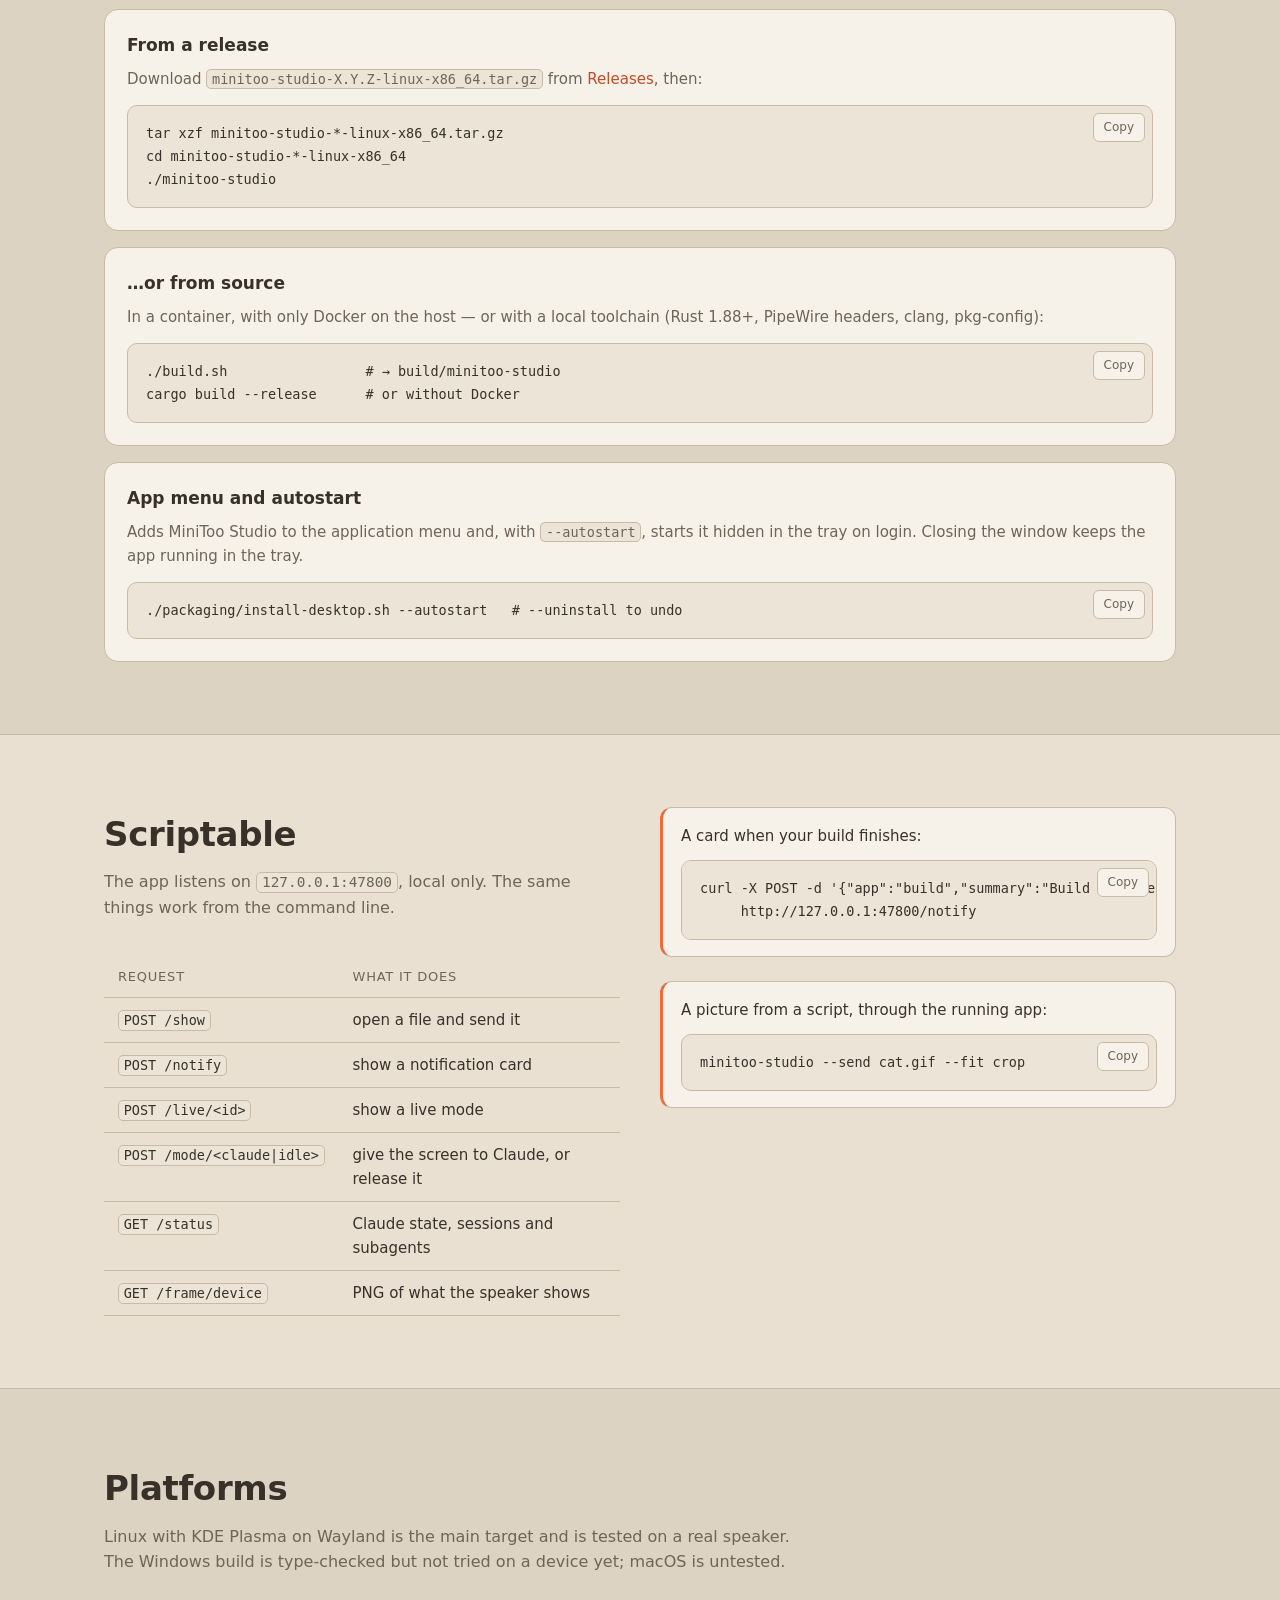
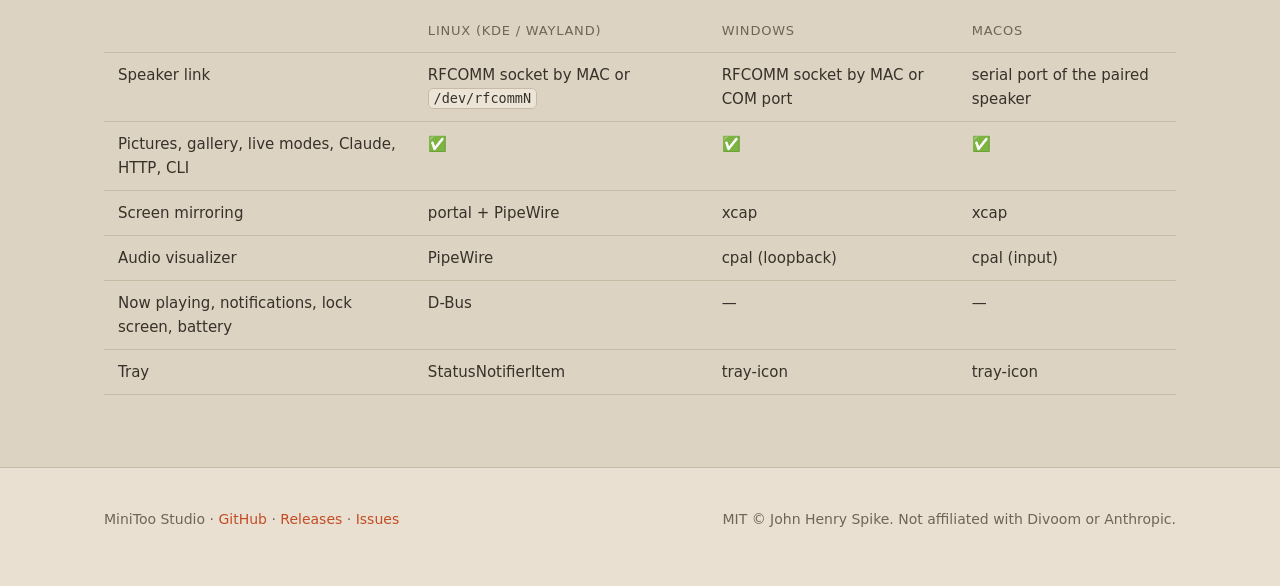
==== commit 8856532a: "Docs: the release archive name has no «v» The tag is 1.0.1, like 1.0.0, so release.yml packs minitoo" ====
--- a/site/index.html
+++ b/site/index.html
@@ -164,7 +164,7 @@
     <div class="steps">
       <div class="card">
         <h3>From a release</h3>
-        <p>Download <code>minitoo-studio-vX.Y.Z-linux-x86_64.tar.gz</code> from
+        <p>Download <code>minitoo-studio-X.Y.Z-linux-x86_64.tar.gz</code> from
           <a href="https://github.com/JohnHenrySpike/MiniToo-Studio/releases/latest">Releases</a>, then:</p>
         <div class="code"><pre>tar xzf minitoo-studio-*-linux-x86_64.tar.gz
 cd minitoo-studio-*-linux-x86_64
